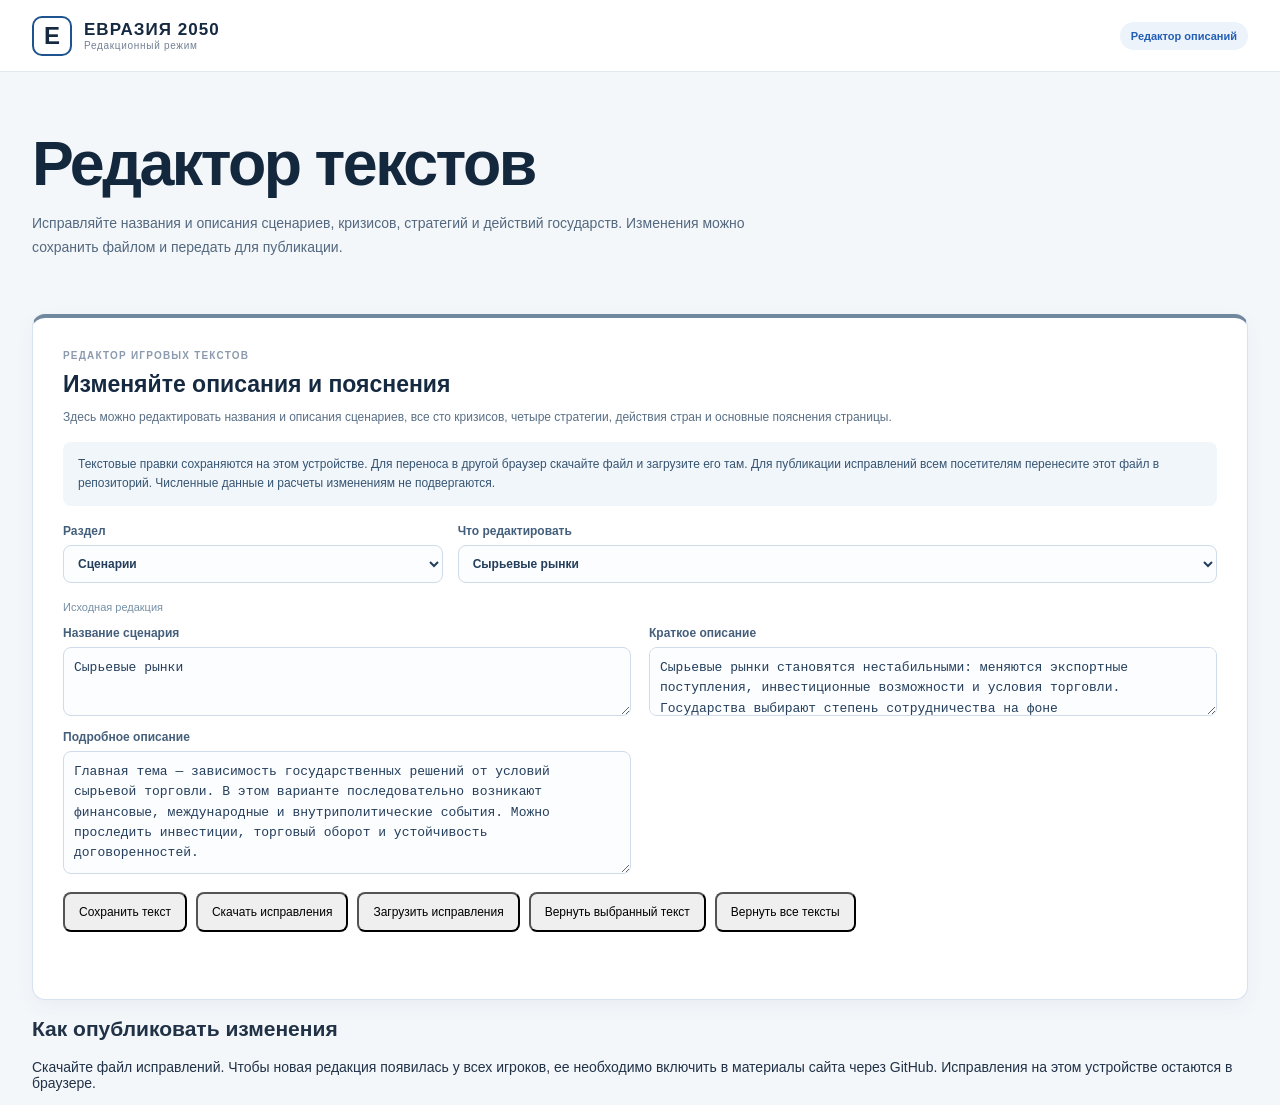
==== editor.html @ d98ec703 "Publish separate unlinked editorial mode without exposing editing controls on game page" ====
<!doctype html>
<html lang="ru">
<head><meta charset="utf-8"><meta name="viewport" content="width=device-width, initial-scale=1">
<meta name="robots" content="noindex,nofollow"><title>Евразия 2050 — редактор текстов</title><link rel="stylesheet" href="assets/styles.css"></head>
<body><div class="shell">
<header class="topbar"><span class="brand"><span class="brand-mark">Е</span><span><strong>ЕВРАЗИЯ 2050</strong><small>Редакционный режим</small></span></span>
<span class="version">Редактор описаний</span></header>
<main class="editor-only-main">
<section class="intro editor-intro"><div><h1>Редактор текстов</h1><p>Исправляйте названия и описания сценариев, кризисов, стратегий и действий государств. Изменения можно сохранить файлом и передать для публикации.</p></div></section>
    <section id="text-editor" class="editor-panel">
      <div class="reference-heading"><span class="section-kicker">РЕДАКТОР ИГРОВЫХ ТЕКСТОВ</span><h2>Изменяйте описания и пояснения</h2>
        <p>Здесь можно редактировать названия и описания сценариев, все сто кризисов, четыре стратегии, действия стран и основные пояснения страницы.</p></div>
      <div class="editor-context">Текстовые правки сохраняются на этом устройстве. Для переноса в другой браузер скачайте файл и загрузите его там. Для публикации исправлений всем посетителям перенесите этот файл в репозиторий. Численные данные и расчеты изменениям не подвергаются.</div>
      <div class="editor-controls">
        <label>Раздел<select id="textKind"><option value="scenario">Сценарии</option><option value="crisis">Кризисы</option><option value="policy">Стратегии</option><option value="action">Действия государств</option><option value="page">Тексты страницы</option></select></label>
        <label>Что редактировать<select id="textItem"></select></label>
      </div>
      <p id="textEditorCurrent" class="editor-state"></p>
      <div id="textFields" class="editor-fields"></div>
      <div class="editor-actions">
        <button type="button" id="textApply" class="primary">Сохранить текст</button>
        <button type="button" id="textDownload" class="secondary">Скачать исправления</button>
        <button type="button" id="textLoad" class="secondary">Загрузить исправления</button>
        <button type="button" id="textReset" class="secondary">Вернуть выбранный текст</button>
        <button type="button" id="textResetAll" class="secondary">Вернуть все тексты</button>
        <input type="file" id="textImportFile" accept="application/json,.json" hidden>
      </div>
      <p id="textEditorMessage" class="party-message" role="status" aria-live="polite"></p>
    </section>

<section class="editor-help"><h2>Как опубликовать изменения</h2><p>Скачайте файл исправлений. Чтобы новая редакция появилась у всех игроков, ее необходимо включить в материалы сайта через GitHub. Исправления на этом устройстве остаются в браузере.</p></section>
<div hidden aria-hidden="true">
<section class="intro"><div><p>Что меняется, когда государства выбирают сотрудничество, инвестиции или самостоятельные действия? Сравните стратегии России, Беларуси, Казахстана, Кыргызстана, Узбекистана, Таджикистана, Туркменистана и Армении. Проследите, как в модели складываются торговля, совместные проекты и реакция на кризисы.</p></div></section><aside class="intro-note"><span>Выберите сценарий и способ действий стран. Нажмите «Воспроизвести», чтобы пройти по годам, или сразу откройте интересующий год.</span></aside>
<section class="method-heading"><p>Выбирайте страны и их решения по годам. Готовые результаты эксперимента позволяют сравнить стратегии, инвестиции, переговоры и реакцию государств на кризисы.</p></section><div class="method-limit"><p>Экономические графики относятся к двадцати рассчитанным сценариям исследования. Для «Диких карт» подготовлены условия будущих партий.</p></div>
<section class="actions-panel"><p class="panel-lead">Выберите государство на схеме решений. Цвет показывает уровень действия по выбранному направлению; ниже приведены все шесть решений каждой страны.</p></section>
<section class="network-panel"><p class="panel-lead">Выберите страну на схеме. Толщина линии отражает сумму известных экспортных потоков между государствами.</p></section>
<section class="reference-heading"><p>Подробные описания сценариев, кризисов, стратегий и действий государств.</p></section></div>
</main></div>
<script src="assets/data.js"></script><script src="assets/model.js"></script><script src="assets/guide.js"></script><script src="assets/editorial_ru.js"></script><script src="assets/text_editor.js"></script>
</body></html>
---- assets/styles.css ----
:root{--navy:#152940;--text:#213247;--muted:#738195;--light:#f4f7fa;--border:#e4e9ef;--blue:#235eb5;--red:#ca4453;--white:#fff;--shadow:0 6px 20px #12334d0c;font-family:Manrope,Inter,Arial,sans-serif;font-size:14px;color:var(--text);background:#f4f7fa;font-synthesis:none}*{box-sizing:border-box}html{scroll-behavior:smooth}body{margin:0}button,select,input{font:inherit}button{cursor:pointer}button:focus-visible,select:focus-visible,input:focus-visible,a:focus-visible{outline:3px solid #7da6e6;outline-offset:2px}a{color:var(--blue);text-decoration:none}.shell{min-width:320px}.topbar{background:#fff;border-bottom:1px solid var(--border);height:72px;padding:0 max(calc((100% - 1430px)/2),32px);display:flex;align-items:center;justify-content:space-between;gap:25px}.brand{display:flex;gap:12px;align-items:center;color:var(--navy)}.brand-mark{width:40px;height:40px;border:2px solid #1d548f;border-radius:10px;display:flex;align-items:center;justify-content:center;position:relative;font-size:24px;font-weight:800}.brand-dot{position:absolute;width:6px;height:6px;border-radius:50%;background:var(--red);right:5px;top:8px}.brand strong{display:block;font-size:17px;letter-spacing:.06em}.brand strong b{color:var(--blue)}.brand small{display:block;font-size:10px;letter-spacing:.07em;color:var(--muted)}.topnav{display:flex;gap:32px}.topnav a{font-size:13px;font-weight:700;color:#8390a0}.topnav a.active{color:var(--blue)}.version{font-size:11px;background:#edf3fa;color:var(--blue);border-radius:18px;padding:8px 11px;white-space:nowrap;font-weight:800}main{max-width:1430px;margin:0 auto;padding:0 32px}.intro{padding:43px 0 31px;display:flex;gap:40px;align-items:center;justify-content:space-between}.intro h1{font-size:clamp(38px,4.9vw,64px);line-height:1.13;margin:13px 0 13px;letter-spacing:-.04em;color:#14283d;font-weight:800}.intro h1 em{font-style:normal;color:var(--blue)}.intro p{font-size:14px;color:#647589;max-width:680px;line-height:1.8;margin:0}.eyebrow{color:#587ba1;font-size:10px;letter-spacing:.16em;font-weight:800}.pulse{display:inline-block;background:#d2485a;width:8px;height:8px;border-radius:50%;margin-right:7px}.intro-note{width:312px;min-width:270px;border-left:3px solid var(--red);background:#fff;padding:16px 20px;box-shadow:var(--shadow);display:flex;flex-direction:column;gap:10px;border-radius:0 8px 8px 0}.intro-note strong{font-size:12px}.intro-note span{font-size:11px;line-height:1.7;color:var(--muted)}.intro-note a{font-size:11px;font-weight:700}.control-panel{background:#fff;border:1px solid var(--border);border-radius:14px;padding:20px 23px;box-shadow:var(--shadow)}.controls-grid{display:grid;grid-template-columns:2.0fr 1.6fr 1.6fr .8fr;gap:16px}.controls-grid label,.metric-picker{display:flex;flex-direction:column;gap:6px;font-size:11px;font-weight:700;color:#647386}.controls-grid select,.metric-picker select{min-width:0;border:1px solid #dce4ed;border-radius:7px;background:#fbfcfe;color:#21374e;font-size:12px;padding:10px 9px}.time-controls{margin-top:20px;display:flex;align-items:center;gap:10px}.time-controls button{border:1px solid #dce5ef;border-radius:7px;padding:9px 14px;background:#fff;font-weight:700;color:var(--navy)}.time-controls button.primary{background:#245ba4;color:#fff;border-color:#245ba4;min-width:148px}.year-range{padding-left:18px;flex:1}.range-top{display:flex;justify-content:space-between;color:#8894a6;font-size:11px}.range-top strong{font-size:17px;color:var(--blue)}input[type=range]{width:100%;accent-color:var(--blue);cursor:pointer;height:12px}.stat-grid{display:grid;grid-template-columns:repeat(4,1fr);gap:16px;margin:18px 0}.stat,.panel{background:#fff;border-radius:13px;border:1px solid var(--border);box-shadow:var(--shadow)}.stat{padding:20px 20px 18px;border-top:3px solid #c1cfdd}.stat:first-child{border-top-color:var(--blue)}.stat:nth-child(2){border-top-color:#c84352}.stat-label{font-size:12px;font-weight:800;color:#4d6076}.stat-label span{display:block;color:#93a0b0;font-size:10px;font-weight:500;margin-top:4px}.stat-value{font-weight:800;color:var(--navy);font-size:34px;letter-spacing:-.035em;padding:14px 0 5px}.stat-caption{color:#8a97a8;font-size:10px}.pos{color:#247e67}.neg{color:#c44a5d}.neutral{color:#69798d}.main-grid{display:grid;grid-template-columns:minmax(0,1.4fr) minmax(0,1fr);gap:18px}.panel{padding:24px;min-width:0}.section-header{display:flex;justify-content:space-between;gap:15px;align-items:start}.section-kicker{font-size:10px;letter-spacing:.12em;font-weight:800;color:#8c9aad}.section-header h2,.method-panel h2{font-size:20px;margin:8px 0;color:var(--navy);letter-spacing:-.02em}.metric-picker{min-width:185px}.chart{margin-top:9px}.chart svg{width:100%;height:auto;max-height:300px;display:block}.plot-legend{display:flex;flex-wrap:wrap;gap:22px;font-size:11px;font-weight:700;color:#5e7084;margin-top:8px}.plot-legend>span{display:flex;align-items:center;gap:6px}.swatch{display:inline-block;width:20px;height:3px;border-radius:2px}.swatch.blue{background:var(--blue)}.swatch.red{background:var(--red)}.footnote{color:#95a0ae;font-size:10px;line-height:1.7;margin:17px 0 0}.side-caption{color:#8c9aab;font-size:10px;padding-top:6px}.network-panel svg{width:100%;height:auto;max-height:300px;margin-top:3px}.network-node{cursor:pointer}.network-node:hover circle{stroke:#144d96;stroke-width:4px}.actions{display:grid;grid-template-columns:1fr 1fr;gap:7px;margin-top:15px}.agent-row{background:#f9fbfd;border:1px solid #ebeff4;border-radius:8px;text-align:left;padding:9px;display:flex;align-items:center;gap:8px;justify-content:space-between;min-width:0}.agent-row.chosen{background:#edf4ff;border-color:#a8c3ec}.agent-row>span:first-child{font-size:11px;font-weight:800;white-space:nowrap}.agent-row small{display:block;font-size:9px;color:#9aa6b7}.mini-actions{display:flex;gap:3px}.mini-actions i{width:7px;height:10px;border-radius:2px;background:#d7dfe8}.mini-actions i.level-1{background:#91b1dd}.mini-actions i.level-2{background:#2763b0}.chevron{color:#98a4b3}.country-insight{border:1px solid #ebeff4;background:#fbfcfe;border-radius:8px;margin-top:14px;padding:15px}.country-title{display:flex;justify-content:space-between;gap:12px}.country-title b{color:#1e3753}.country-title small{font-size:10px;color:#8391a2}.country-kpis{display:grid;grid-template-columns:1fr 1fr;gap:14px;margin:16px 0}.country-kpis span{font-size:10px;color:#8a97aa}.country-kpis strong{font-size:13px;display:block;color:#29405b;margin-top:3px}.action-chips{display:flex;gap:6px;flex-wrap:wrap}.action-chips span{background:#eaf1f9;padding:5px 7px;border-radius:5px;font-size:10px;color:#5b7291}.action-chips b{color:#2054a0}.scenario-panel h3{font-size:19px;margin:18px 0 5px;color:var(--navy)}.scenario-panel p{line-height:1.65;color:#708094;font-size:12px}.scenario-chip{display:inline-block;background:#ebf1f8;border-radius:14px;color:#5179aa;font-size:10px;font-weight:800;padding:7px 10px;margin-top:12px}.scenario-crisis{background:#f7f9fc;padding:12px;border-radius:8px;font-size:11px;color:#73859b;margin:14px 0}.scenario-crisis small{display:block;margin-top:6px}.report-metrics{display:grid;grid-template-columns:1fr 1fr;gap:1px;background:var(--border);border:1px solid var(--border);border-radius:8px;overflow:hidden}.report-metrics>div{background:#fff;padding:12px}.report-metrics span{display:block;font-size:10px;color:#92a0af}.report-metrics strong{display:block;font-size:17px;margin-top:4px;color:#29405b}.downloads{margin-top:20px;display:flex;gap:10px}.downloads button{border:1px solid #c9d8eb;background:#f3f7fc;color:#2a5b96;border-radius:6px;padding:11px;font-size:11px;font-weight:800;flex:1}.method-panel{margin-top:19px;background:#e9f0f8;padding:27px 30px;border:1px solid #dde7f1;border-radius:13px;display:grid;grid-template-columns:1.7fr 1fr;gap:30px}.method-panel p{font-size:12px;color:#688096;line-height:1.9;margin:7px 0}.method-facts{display:flex;flex-direction:column;gap:9px;justify-content:center}.method-facts span{font-size:11px;color:#71849a;display:flex;justify-content:space-between;gap:10px}.method-facts b{color:#264b76}.doclinks{grid-column:1/-1;display:flex;gap:20px;font-size:11px;font-weight:800}.doclinks a{color:#255a9d}footer{padding:35px max(calc((100% - 1430px)/2),32px);display:flex;justify-content:space-between;gap:20px;color:#8795a6;font-size:10px}@media(max-width:1100px){.topnav{display:none}.main-grid{grid-template-columns:1fr}.controls-grid{grid-template-columns:1fr 1fr}.plot-panel{order:0}.network-panel{order:1}.actions-panel{order:2}.scenario-panel{order:3}}@media(max-width:650px){main{padding:0 15px}.topbar{padding:0 15px;height:67px}.brand strong{font-size:14px}.version{font-size:9px}.intro{display:block;padding:25px 0}.intro-note{margin-top:20px;min-width:0;width:100%}.control-panel{padding:14px}.controls-grid{grid-template-columns:1fr}.time-controls{flex-wrap:wrap}.year-range{padding-left:0;flex-basis:100%}.stat-grid{grid-template-columns:1fr 1fr;gap:9px}.stat{padding:12px}.stat-value{font-size:25px}.stat-label{font-size:10px}.panel{padding:17px}.section-header{flex-wrap:wrap}.metric-picker{width:100%}.actions{grid-template-columns:1fr}.method-panel{grid-template-columns:1fr;padding:20px}.doclinks{flex-wrap:wrap}.downloads{flex-direction:column}footer{padding:20px 15px;display:block}}

/* Public-facing interpretation and controls */
.intro p{font-size:14px;max-width:740px;line-height:1.7;color:#53687f}
.intro-note strong{font-size:13px}
.intro-note span,.intro-note a{font-size:12px}
.controls-note{font-size:12px;line-height:1.55;color:#6a7d91;margin:12px 0 0}
.panel-lead{font-size:12px;line-height:1.7;color:#637790;margin:10px 0 12px}
.network-panel svg{margin-top:8px;background:linear-gradient(180deg,#f8fbff,#fff);border:1px solid #ecf1f6;border-radius:12px;max-height:330px}
.network-overview{background:#eef4fa;border-radius:8px;padding:10px 12px;font-size:11px;line-height:1.65;color:#405d7b;margin-top:11px}
.trade-partners{margin-top:14px;border:1px solid var(--border);border-radius:9px;padding:14px}
.trade-heading{display:flex;flex-direction:column;gap:5px;color:#243d58}
.trade-heading strong{font-size:13px}
.trade-heading small{font-size:11px;color:#627993}
.trade-partners ul{list-style:none;margin:10px 0 0;padding:0}
.trade-partners li{display:flex;gap:14px;justify-content:space-between;align-items:baseline;border-top:1px solid #eef2f6;padding:7px 0;font-size:11px;line-height:1.5}
.trade-partners li span{color:#516981}
.trade-partners li span b{color:#2c63ab;font-weight:800;padding:0 4px}
.trade-partners li strong{color:#223d5e;white-space:nowrap;font-size:11px}
.trade-caveat{font-size:10px;line-height:1.6;color:#6e8195;margin:11px 0 0}
.decision-intro{font-size:11px;line-height:1.6;color:#6f849a;margin:9px 0 13px}
.decision-list{display:grid;gap:0;border:1px solid #e5edf5;border-radius:8px;overflow:hidden;background:#fff}
.decision-item{display:grid;grid-template-columns:105px minmax(0,1fr);gap:10px;align-items:center;padding:9px 10px;border-bottom:1px solid #e8eef5;line-height:1.45}
.decision-item:last-child{border-bottom:0}
.decision-item span{font-size:10px;color:#75899e}
.decision-item strong{font-size:11px;color:#233f5e;font-weight:700}
.historical-context{border-top:1px solid #dce5f0;margin-top:15px;padding-top:13px}
.historical-context>strong{font-size:11px;color:#3c5c80}
.historical-context .country-kpis{margin:11px 0 0}
.historical-context .country-kpis span{font-size:10px}
.historical-context .country-kpis b{display:block;color:#2a4565;margin-top:3px;font-size:12px}
.scenario-context{padding:12px 14px;border-radius:8px;background:#f5f8fc;color:#586f89!important}
.method-panel{display:block;padding:29px 32px;background:#edf3f9}
.method-heading p{max-width:900px;font-size:13px;color:#526b83;line-height:1.7}
.howto-grid{display:grid;grid-template-columns:repeat(3,minmax(0,1fr));gap:18px;margin-top:22px}
.howto-grid>div{background:#fff;border:1px solid #dfe8f3;border-radius:10px;padding:17px}
.howto-grid b{font-size:13px;color:#263e5d}
.howto-grid p{font-size:12px;color:#61778e;line-height:1.7;margin:8px 0 0}
.method-limit{margin-top:18px;border-left:3px solid #2865a3;padding:12px 17px;background:#e1ebf6;border-radius:0 7px 7px 0}
.method-limit strong{font-size:12px;color:#254969}
.method-limit p{font-size:12px;line-height:1.65;color:#526b83;margin:8px 0 0}
@media(max-width:900px){.howto-grid{grid-template-columns:1fr}.method-panel{padding:23px}}
@media(max-width:650px){.decision-item{grid-template-columns:90px 1fr}.trade-partners li{gap:5px;flex-wrap:wrap}.network-panel svg{max-height:none}}
.main-grid{align-items:start}
.column-stack{min-width:0;display:flex;flex-direction:column;gap:18px}

/* Eurasia 2050: readable scenario, crisis, policy and action reference */
.choice-explanations{display:grid;grid-template-columns:1fr 1fr;gap:13px;margin-top:19px}
.choice-explanation{background:#f4f8fd;border:1px solid #dfe8f3;border-radius:11px;padding:14px 16px;min-width:0}
.choice-explanation strong{font-size:12px;color:#223a59}
.choice-explanation p{font-size:12px;line-height:1.65;color:#445e77;margin:7px 0 9px}
.choice-explanation a,.crisis-notice>a{font-size:11px;font-weight:700}
.crisis-notice{margin:18px 0;background:#fff;border:1px solid #dfe7f0;border-left:4px solid #93acc7;border-radius:11px;padding:17px 21px;display:flex;justify-content:space-between;gap:20px;align-items:start}
.crisis-notice.is-active{border-left-color:#bd5860;background:#fffafa}
.crisis-notice>div{min-width:0;flex:1}
.crisis-notice>div>div>strong{display:block;font-size:13px;color:#223a57;margin:7px 0}
.crisis-notice p{font-size:12px;color:#61758c;margin:5px 0;line-height:1.55}
.crisis-notice>a{white-space:nowrap;padding-top:15px}
.current-crisis{padding:11px 0;border-top:1px solid #eaecef;margin-top:7px}
.current-crisis b{font-size:13px;display:block;color:#263d5c}
.current-crisis span{display:block;font-size:11px;color:#7b4d5b;margin-top:5px}
.decision-controls{margin:14px 0 9px}
.decision-controls label{display:flex;align-items:center;gap:12px;font-weight:700;font-size:12px;color:#506781}
.decision-controls select{flex:1;min-width:100px;max-width:280px;background:#f9fbff;border:1px solid #dce6f0;border-radius:6px;padding:9px;color:#224469}
.decision-map{border:1px solid #e1e8f2;border-radius:11px;padding:10px;background:#f9fbfe}
.decision-map-heading{display:flex;justify-content:space-between;align-items:center;gap:10px;font-size:12px;color:#294465}
.decision-map-heading small{font-size:10px;color:#7890a7}
.decision-map svg{width:100%;max-height:300px;display:block}
.decision-map svg [data-decision-country]{cursor:pointer;outline:none}
.decision-map svg [data-decision-country]:hover circle,.decision-map svg [data-decision-country]:focus circle{stroke:#c64b58;stroke-width:4}
.decision-map-caption{font-size:11px;color:#71859b;line-height:1.5;margin:2px 0 4px}
.decision-legend{display:flex;gap:13px;flex-wrap:wrap;margin:11px 0;font-size:10px;color:#526881}
.decision-legend span{display:flex;align-items:center;gap:6px}
.decision-dot{width:11px;height:11px;border-radius:50%;display:inline-block}
.decision-level-0{background:#dce6f0}.decision-level-1{background:#87b4df}.decision-level-2{background:#255eaf}
.reference-panel{scroll-margin-top:16px;margin-top:22px;border:1px solid #d9e3ee;background:#fff;border-radius:13px;padding:27px 29px;box-shadow:var(--shadow)}
.reference-heading h2{color:var(--navy);font-size:23px;margin:9px 0}
.reference-heading p,.reference-intro{font-size:12px;line-height:1.7;color:#596f86;margin:8px 0 14px}
.reference-tabs{display:flex;flex-wrap:wrap;gap:8px;margin:18px 0 20px;border-bottom:1px solid #dee7f0;padding-bottom:12px}
.reference-tab{background:#f3f6fa;color:#536981;border:1px solid #dce5ee;border-radius:7px;padding:11px 16px;font-weight:700;font-size:12px}
.reference-tab.active{background:#245fac;border-color:#245fac;color:#fff}
.guide-grid{display:grid;grid-template-columns:repeat(2,minmax(0,1fr));gap:15px}
.guide-card{background:#fafcff;border:1px solid #e0e9f2;border-radius:10px;padding:19px;min-width:0;display:flex;flex-direction:column;gap:8px}
.guide-card.selected-guide{border-color:#6997cb;background:#f4f9ff}
.guide-code{font-size:10px;color:#547ca6;font-weight:800;letter-spacing:.04em}
.guide-card h3{font-size:16px;line-height:1.3;color:#233c58;margin:1px 0 3px}
.guide-card p{font-size:12px;color:#5b6f87;line-height:1.65;margin:0}
.guide-card p strong{color:#263f5e}
.guide-list{margin-top:6px!important;border-top:1px solid #e2ebf3;padding-top:9px}
.small-guide-action{align-self:flex-start;border:1px solid #a7c1dc;border-radius:7px;background:#eaf3fc;padding:8px 12px;color:#285a97;font-weight:700;font-size:11px;margin-top:auto}
.action-levels{padding-left:19px;margin:4px 0 7px;font-size:12px;color:#506985;line-height:1.7}
.action-levels li{margin:5px 0}
.guide-filter{display:flex;gap:10px;align-items:center;margin-bottom:16px;color:#4b627d;font-size:12px;font-weight:700}
.guide-filter select{min-width:200px;border:1px solid #dce4ec;border-radius:7px;padding:9px;background:#f9fbff;color:#28466c}
.crisis-params,.impact-grid{display:grid;grid-template-columns:1fr 1fr;gap:8px 12px;font-size:11px;color:#506883;background:#edf3f9;border-radius:8px;padding:10px;margin-top:6px}
.crisis-params span,.impact-grid span{line-height:1.5}
.impact-grid{background:#f5f7fb}
.guide-card .guide-caveat{color:#788a9d;font-size:10px;margin-top:8px}
@media(max-width:900px){.guide-grid{grid-template-columns:1fr}.choice-explanations{grid-template-columns:1fr}}
@media(max-width:650px){.crisis-notice{flex-direction:column;padding:16px;gap:5px}.crisis-notice>a{padding:0}.reference-panel{padding:18px 14px}.reference-tabs{gap:5px}.reference-tab{padding:9px 11px}.decision-map-heading{flex-direction:column;align-items:flex-start}.guide-card{padding:14px}.crisis-params,.impact-grid{grid-template-columns:1fr}}

/* Дополнительные сценарии и жеребьевка кризисов */
.wild-inline{margin-top:13px;padding:15px 17px;background:#f4f8fd;border:1px solid #d9e4f0;border-radius:10px;display:grid;grid-template-columns:minmax(180px,1fr) minmax(220px,2fr);gap:8px 18px;align-items:center}
.wild-inline label{font-size:12px;font-weight:800;color:#2b4768}
.wild-inline select{width:100%;min-width:0;background:white;border:1px solid #cfdaea;border-radius:7px;padding:10px;color:#244265}
.wild-inline p{grid-column:1/-1;font-size:12px;line-height:1.65;color:#556d88;margin:0}
.wild-inline a{grid-column:1/-1;justify-self:start;font-size:11px;font-weight:700}
.wild-toolbar{display:flex;align-items:end;gap:9px 12px;flex-wrap:wrap;margin:14px 0 17px}
.wild-toolbar label{display:flex;flex-direction:column;gap:5px;font-size:11px;color:#536e8a;font-weight:700}
.wild-toolbar input{width:185px;max-width:100%;border:1px solid #cbdaeb;border-radius:7px;padding:9px 11px;background:#fff;color:#274362}
.wild-toolbar .small-guide-action{align-self:end;margin:0}
.wild-warning{border-left:3px solid #6d94bd;background:#f1f6fb;padding:13px 15px;border-radius:0 8px 8px 0;font-size:12px;line-height:1.6;color:#4c6682;margin:14px 0 21px}
.wild-events{list-style:none;padding:0;margin:9px 0 0;display:flex;flex-direction:column;gap:12px}
.wild-events li{display:grid;grid-template-columns:49px minmax(0,1fr);gap:11px;border-top:1px solid #e5ebf2;padding-top:11px}
.wild-events li:first-child{border-top:0;padding-top:0}
.wild-year{font-size:12px;font-weight:800;color:#245c9b}
.wild-events b{display:block;font-size:12px;color:#2d4762;line-height:1.45}
.wild-events small{display:block;margin:5px 0;color:#6d8196;font-size:11px}
.wild-events p{font-size:11px!important;line-height:1.55!important}
@media(max-width:700px){.wild-inline{grid-template-columns:1fr}.wild-toolbar{align-items:stretch}.wild-toolbar .small-guide-action{align-self:auto}.wild-toolbar label{flex:1;min-width:140px}}

/* Игровая партия: формы ввода решений и редактирование текстов */
.planner-panel,.editor-panel{scroll-margin-top:20px;margin-top:24px;border:1px solid #d7e2ef;border-radius:13px;background:#fff;padding:28px 30px;box-shadow:var(--shadow)}
.planner-panel{border-top:4px solid #245ea8}.editor-panel{border-top:4px solid #71899f}
.party-notice{background:#f2f6fb;border-left:3px solid #537fae;padding:12px 16px;margin:18px 0;border-radius:0 8px 8px 0}
.party-notice strong,.editor-context{color:#365471}
.party-notice p{font-size:12px;line-height:1.65;color:#5b6f83;margin:4px 0}
.party-setup,.editor-controls{display:grid;grid-template-columns:repeat(4,minmax(0,1fr));gap:12px 15px;margin:18px 0}
.editor-controls{grid-template-columns:minmax(200px,1fr) minmax(200px,2fr)}
.party-setup label,.editor-controls label{display:flex;flex-direction:column;gap:7px;color:#435f7b;font-size:12px;font-weight:700}
.party-setup select,.party-setup input,.editor-controls select,.editor-fields textarea{width:100%;min-width:0;border:1px solid #cfdbe9;border-radius:8px;background:#fcfdff;padding:10px;color:#243e5b}
.party-subheading,.party-actions-header h3{font-size:16px;color:#244262;margin:21px 0 12px}
.party-countries{display:grid;grid-template-columns:repeat(4,minmax(0,1fr));gap:8px;margin-bottom:12px}
.party-country{display:flex;align-items:center;gap:9px;padding:12px;border:1px solid #dfe8f2;border-radius:8px;background:#f8fafc;font-weight:700;color:#4b6480;cursor:pointer}
.party-country.chosen{background:#edf5ff;border-color:#679acb;color:#1d548f}
.party-country input{width:17px;height:17px;accent-color:#245ea8}
.party-context{background:#f6f9fc;border-radius:8px;padding:13px 15px;color:#4d6982;font-size:12px;line-height:1.65}
.party-actions-header{display:flex;align-items:center;justify-content:space-between;gap:12px;margin:15px 0}
.party-actions-header>span,.party-state{font-size:11px;color:#788aa1}
.party-action-grid{display:grid;grid-template-columns:repeat(2,minmax(0,1fr));gap:14px;margin-bottom:17px}
.party-country-card{background:#fbfcff;border:1px solid #e0e9f2;border-radius:10px;padding:16px}
.party-country-card header{display:flex;align-items:center;justify-content:space-between;gap:10px;margin-bottom:12px}
.party-country-card h3{font-size:15px;margin:0;color:#294c70}
.party-decisions{display:grid;gap:10px}
.party-decisions label{display:flex;flex-direction:column;gap:5px;font-size:11px;font-weight:700;color:#516a85}
.party-decisions select{padding:9px 10px;border:1px solid #cdddea;border-radius:7px;background:#fff;color:#2b486a;font-size:12px;min-width:0;width:100%}
.party-buttons,.editor-actions{display:flex;flex-wrap:wrap;gap:9px;align-items:center}
.party-buttons button,.editor-actions button{font-size:12px;border-radius:8px;padding:11px 14px}
.party-message{min-height:16px;margin-top:11px;font-size:12px;line-height:1.6;color:#2f6c52}
.party-message.party-error{color:#ab3349}
.editor-context{padding:13px 15px;background:#f1f6fb;border-radius:8px;line-height:1.6;font-size:12px;margin:14px 0}
.editor-state{font-size:11px;color:#7690a6}
.editor-fields{display:grid;grid-template-columns:repeat(2,minmax(0,1fr));gap:14px 18px;margin:13px 0 18px}
.text-edit-field{display:flex;flex-direction:column;gap:7px;color:#455f7b;font-size:12px;font-weight:700;min-width:0}
.editor-fields textarea{font-weight:400;font-size:13px;line-height:1.55;resize:vertical;min-height:69px}
@media(max-width:1100px){.party-setup{grid-template-columns:repeat(2,minmax(0,1fr))}.party-countries{grid-template-columns:repeat(2,minmax(0,1fr))}}
@media(max-width:800px){.party-action-grid,.editor-fields{grid-template-columns:1fr}}
@media(max-width:600px){.planner-panel,.editor-panel{padding:18px 14px}.party-setup,.editor-controls,.party-countries{grid-template-columns:1fr}.party-actions-header{align-items:flex-start;flex-direction:column}.party-buttons button,.editor-actions button{width:100%}}
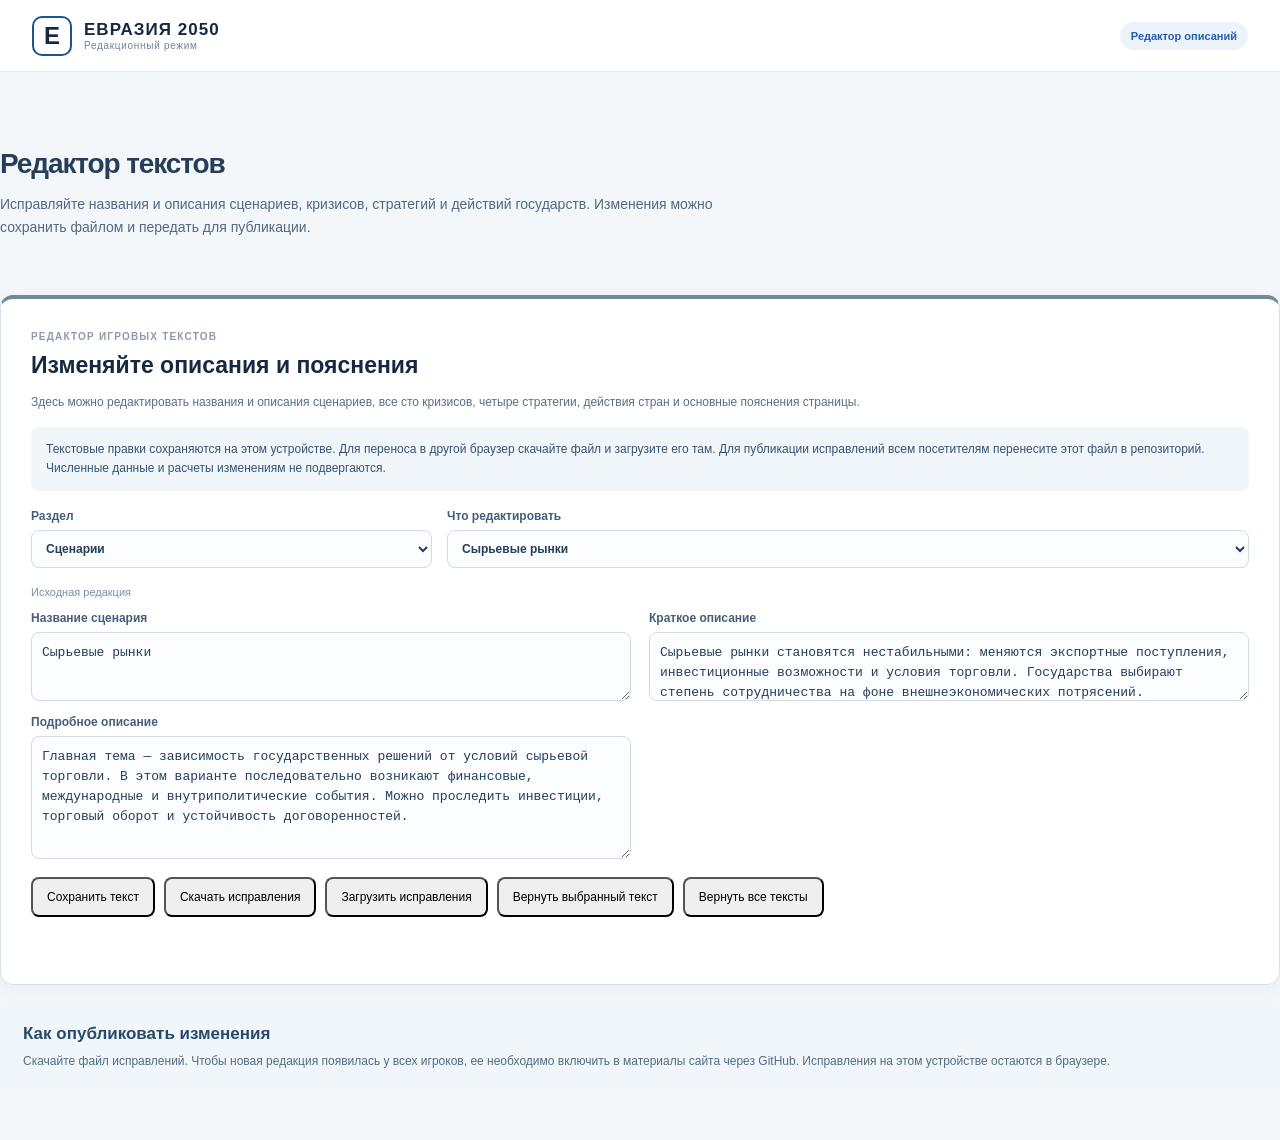
==== commit 972c00fc: "Synchronize editorial baseline with updated public player texts" ====
--- a/editor.html
+++ b/editor.html
@@ -6,6 +6,12 @@
 <header class="topbar"><span class="brand"><span class="brand-mark">Е</span><span><strong>ЕВРАЗИЯ 2050</strong><small>Редакционный режим</small></span></span>
 <span class="version">Редактор описаний</span></header>
 <main class="editor-only-main">
+<div hidden aria-hidden="true">
+<section class="intro"><div><p>Что меняется, когда государства выбирают сотрудничество, инвестиции или самостоятельные действия? Сравните стратегии России, Беларуси, Казахстана, Кыргызстана, Узбекистана, Таджикистана, Туркменистана и Армении. Проследите, как в модели складываются торговля, совместные проекты и реакция на кризисы.</p></div></section><aside class="intro-note"><span>Выберите сценарий и способ действий стран. Нажмите «Воспроизвести», чтобы пройти по годам, или сразу откройте интересующий год. Порядок действий указан внизу страницы.</span></aside>
+<section class="method-heading"><p>Выбирайте страны и их решения по годам. Готовые результаты эксперимента позволяют сравнить стратегии, инвестиции, переговоры и реакцию государств на кризисы.</p></section><div class="method-limit"><p>Экономические графики относятся к двадцати рассчитанным сценариям исследования. Для «Диких карт» подготовлены кризисные события. Их экономические последствия будут доступны после подключения расчета новых партий.</p></div>
+<section class="actions-panel"><p class="panel-lead">Выберите государство и посмотрите его решения. Цвет обозначает уровень выбранного действия.</p></section>
+<section class="network-panel"><p class="panel-lead">Выберите страну, чтобы увидеть ее торговых партнеров. Толщина линии соответствует сумме экспорта между двумя государствами за 2024 год.</p></section>
+<section class="reference-heading"><p>Подробные описания сценариев, кризисов, стратегий и действий государств.</p></section></div>
 <section class="intro editor-intro"><div><h1>Редактор текстов</h1><p>Исправляйте названия и описания сценариев, кризисов, стратегий и действий государств. Изменения можно сохранить файлом и передать для публикации.</p></div></section>
     <section id="text-editor" class="editor-panel">
       <div class="reference-heading"><span class="section-kicker">РЕДАКТОР ИГРОВЫХ ТЕКСТОВ</span><h2>Изменяйте описания и пояснения</h2>
@@ -29,12 +35,7 @@
     </section>
 
 <section class="editor-help"><h2>Как опубликовать изменения</h2><p>Скачайте файл исправлений. Чтобы новая редакция появилась у всех игроков, ее необходимо включить в материалы сайта через GitHub. Исправления на этом устройстве остаются в браузере.</p></section>
-<div hidden aria-hidden="true">
-<section class="intro"><div><p>Что меняется, когда государства выбирают сотрудничество, инвестиции или самостоятельные действия? Сравните стратегии России, Беларуси, Казахстана, Кыргызстана, Узбекистана, Таджикистана, Туркменистана и Армении. Проследите, как в модели складываются торговля, совместные проекты и реакция на кризисы.</p></div></section><aside class="intro-note"><span>Выберите сценарий и способ действий стран. Нажмите «Воспроизвести», чтобы пройти по годам, или сразу откройте интересующий год.</span></aside>
-<section class="method-heading"><p>Выбирайте страны и их решения по годам. Готовые результаты эксперимента позволяют сравнить стратегии, инвестиции, переговоры и реакцию государств на кризисы.</p></section><div class="method-limit"><p>Экономические графики относятся к двадцати рассчитанным сценариям исследования. Для «Диких карт» подготовлены условия будущих партий.</p></div>
-<section class="actions-panel"><p class="panel-lead">Выберите государство на схеме решений. Цвет показывает уровень действия по выбранному направлению; ниже приведены все шесть решений каждой страны.</p></section>
-<section class="network-panel"><p class="panel-lead">Выберите страну на схеме. Толщина линии отражает сумму известных экспортных потоков между государствами.</p></section>
-<section class="reference-heading"><p>Подробные описания сценариев, кризисов, стратегий и действий государств.</p></section></div>
+
 </main></div>
 <script src="assets/data.js"></script><script src="assets/model.js"></script><script src="assets/guide.js"></script><script src="assets/editorial_ru.js"></script><script src="assets/text_editor.js"></script>
 </body></html>
--- a/assets/styles.css
+++ b/assets/styles.css
@@ -156,3 +156,32 @@
 @media(max-width:1100px){.party-setup{grid-template-columns:repeat(2,minmax(0,1fr))}.party-countries{grid-template-columns:repeat(2,minmax(0,1fr))}}
 @media(max-width:800px){.party-action-grid,.editor-fields{grid-template-columns:1fr}}
 @media(max-width:600px){.planner-panel,.editor-panel{padding:18px 14px}.party-setup,.editor-controls,.party-countries{grid-template-columns:1fr}.party-actions-header{align-items:flex-start;flex-direction:column}.party-buttons button,.editor-actions button{width:100%}}
+
+/* Публичная игровая страница — обзор, партия, результаты, компактный справочник */
+[hidden]{display:none!important}
+.game-facts{display:grid;grid-template-columns:repeat(5,minmax(0,1fr));gap:11px;margin:5px 0 22px}
+.game-facts>div{display:flex;flex-direction:column;gap:4px;align-items:center;justify-content:center;text-align:center;background:#fff;border:1px solid #dfe7f0;border-radius:9px;padding:14px 8px;min-height:71px}
+.game-facts strong{font-size:21px;color:#284e82;letter-spacing:-.02em}
+.game-facts span{font-size:11px;color:#61758e;line-height:1.3}
+.results-heading{margin:28px 0 16px;padding:20px 2px 2px;border-top:1px solid #dbe5ed;scroll-margin-top:10px}
+.results-heading h2{font-size:24px;line-height:1.2;margin:8px 0;color:#1c3653}
+.results-heading p{font-size:13px;color:#5b7189;line-height:1.6;margin:8px 0}
+.reference-panel{margin-top:21px}
+.reference-heading h2{margin-bottom:13px}
+.reference-accordions{display:grid;gap:9px;margin-top:10px}
+.reference-accordion{border:1px solid #dce5ef;background:#fafcfe;border-radius:9px;overflow:hidden}
+.reference-accordion>summary{cursor:pointer;display:flex;align-items:center;justify-content:space-between;gap:12px;list-style:none;padding:16px 19px;font-size:15px;font-weight:750;color:#273f60}
+.reference-accordion>summary::-webkit-details-marker{display:none}
+.reference-accordion>summary::after{content:"+";font-size:23px;font-weight:400;color:#376eae;margin-left:auto}
+.reference-accordion[open]>summary::after{content:"−"}
+.reference-accordion>summary small{font-size:11px;font-weight:400;color:#72859a;margin-left:8px}
+.reference-accordion[open]>summary{background:#edf4fc}
+.reference-accordion>.reference-content{padding:14px 20px 21px;border-top:1px solid #dfe7ef}
+.reference-accordion:not([open])>.reference-content{display:none}
+.editor-only-main{padding:20px 0 50px}
+.editor-intro h1{font-size:28px;color:#263e59}
+.editor-help{margin-top:20px;border-radius:10px;background:#f1f6fb;padding:19px 23px}
+.editor-help h2{font-size:17px;margin:0 0 8px;color:#29496a}
+.editor-help p{font-size:12px;color:#536c84;line-height:1.6;margin:0}
+@media(max-width:800px){.game-facts{grid-template-columns:repeat(3,minmax(0,1fr))}.reference-accordion>summary{padding:14px 13px;flex-wrap:wrap}}
+@media(max-width:540px){.game-facts{grid-template-columns:repeat(2,minmax(0,1fr))}.reference-accordion>summary small{width:100%;margin:0}.reference-accordion>.reference-content{padding:11px 10px 16px}}
